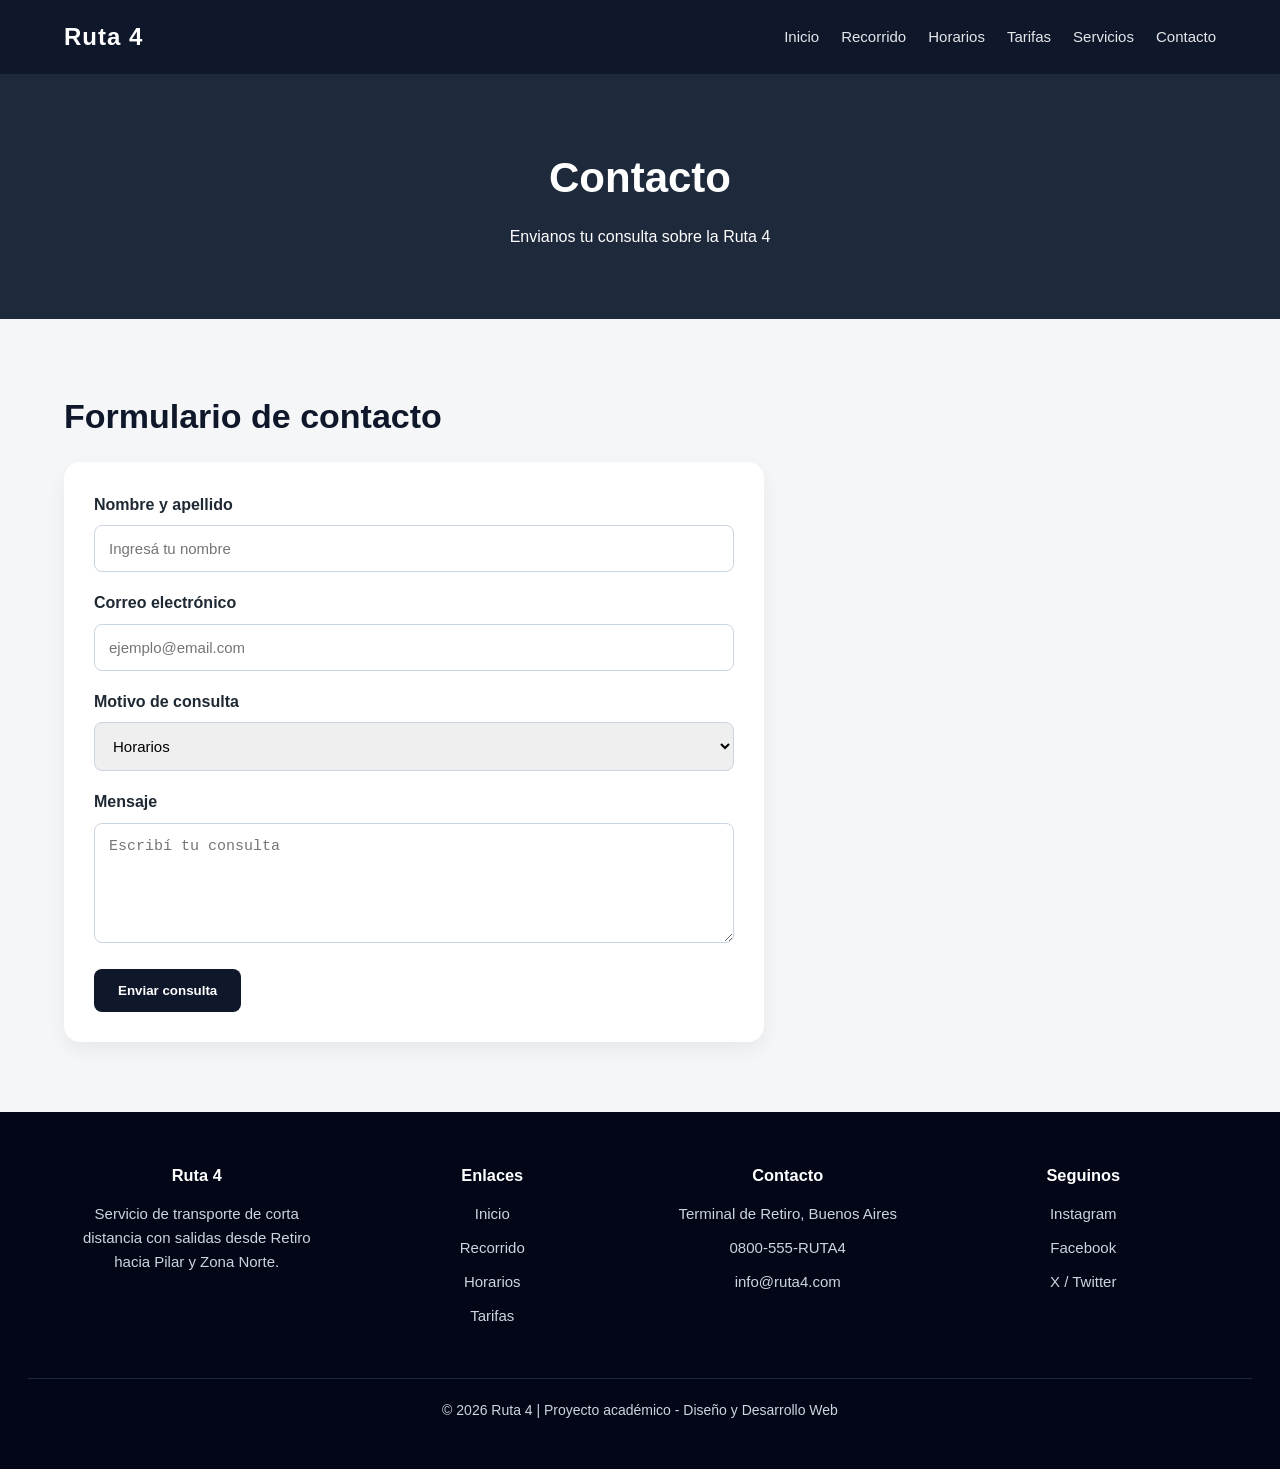
==== contacto.html @ 3f3ce4e4 "primera_versino" ====
<!DOCTYPE html>
<html lang="es">
<head>
    <meta charset="UTF-8">
    <title>Contacto | Ruta 4</title>
    <link rel="stylesheet" href="./styles/styles.css">
    <meta name="viewport" content="width=device-width, initial-scale=1.0">
</head>
<body>

<header>
    <nav class="navbar">
        <div class="logo">Ruta 4</div>
        <ul class="nav-links">
            <li><a href="index.html">Inicio</a></li>
            <li><a href="recorrido.html">Recorrido</a></li>
            <li><a href="horarios.html">Horarios</a></li>
            <li><a href="tarifas.html">Tarifas</a></li>
            <li><a href="servicios.html">Servicios</a></li>
            <li><a href="contacto.html">Contacto</a></li>
        </ul>
    </nav>
</header>

<section class="page-header">
    <h1>Contacto</h1>
    <p>Envianos tu consulta sobre la Ruta 4</p>
</section>

<main class="section">
    <h2>Formulario de contacto</h2>

    <form class="form">
        <label for="nombre">Nombre y apellido</label>
        <input type="text" id="nombre" name="nombre" placeholder="Ingresá tu nombre">

        <label for="email">Correo electrónico</label>
        <input type="email" id="email" name="email" placeholder="ejemplo@email.com">

        <label for="motivo">Motivo de consulta</label>
        <select id="motivo" name="motivo">
            <option>Horarios</option>
            <option>Tarifas</option>
            <option>Recorrido</option>
            <option>Reclamo</option>
            <option>Otro</option>
        </select>

        <label for="mensaje">Mensaje</label>
        <textarea id="mensaje" name="mensaje" placeholder="Escribí tu consulta"></textarea>

        <button type="submit">Enviar consulta</button>
    </form>
</main>

<footer class="footer">
    <div class="footer-container">

        <div class="footer-section">
            <h3>Ruta 4</h3>
            <p>
                Servicio de transporte de corta distancia
                con salidas desde Retiro hacia Pilar y Zona Norte.
            </p>
        </div>

        <div class="footer-section">
            <h3>Enlaces</h3>
            <a href="index.html">Inicio</a>
            <a href="recorrido.html">Recorrido</a>
            <a href="horarios.html">Horarios</a>
            <a href="tarifas.html">Tarifas</a>
        </div>

        <div class="footer-section">
            <h3>Contacto</h3>
            <p>Terminal de Retiro, Buenos Aires</p>
            <p>0800-555-RUTA4</p>
            <a href="mailto:info@ruta4.com">info@ruta4.com</a>
        </div>

        <div class="footer-section">
            <h3>Seguinos</h3>
            <p>Instagram</p>
            <p>Facebook</p>
            <p>X / Twitter</p>
        </div>

    </div>

    <div class="footer-bottom">
        <p>© 2026 Ruta 4 | Proyecto académico - Diseño y Desarrollo Web</p>
    </div>
</footer>

</body>
</html>
---- styles/styles.css ----
* {
    margin: 0;
    padding: 0;
    box-sizing: border-box;
}

body {
    font-family: Arial, Helvetica, sans-serif;
    background-color: #f4f6f8;
    color: #1f2933;
    line-height: 1.6;
}

header {
    background-color: #0f172a;
    position: sticky;
    top: 0;
    z-index: 10;
}

.navbar {
    max-width: 1200px;
    margin: auto;
    padding: 18px 24px;
    display: flex;
    justify-content: space-between;
    align-items: center;
}

.logo {
    color: white;
    font-size: 24px;
    font-weight: bold;
    letter-spacing: 1px;
}

.nav-links {
    list-style: none;
    display: flex;
    gap: 22px;
}

.nav-links a {
    color: #e5e7eb;
    text-decoration: none;
    font-size: 15px;
    transition: color 0.3s;
}

.nav-links a:hover {
    color: #38bdf8;
}

.hero {
    min-height: 75vh;
    background: linear-gradient(rgba(15, 23, 42, 0.75), rgba(15, 23, 42, 0.75)),
                url("https://images.unsplash.com/photo-1544620347-c4fd4a3d5957?auto=format&fit=crop&w=1600&q=80");
    background-size: cover;
    background-position: center;
    display: flex;
    align-items: center;
    padding: 60px 24px;
}

.hero-text {
    max-width: 900px;
    margin: auto;
    color: white;
}

.badge {
    background-color: #38bdf8;
    color: #0f172a;
    padding: 8px 14px;
    border-radius: 20px;
    font-weight: bold;
    display: inline-block;
    margin-bottom: 20px;
}

.hero h1 {
    font-size: 54px;
    margin-bottom: 20px;
}

.hero p {
    font-size: 20px;
    max-width: 650px;
    margin-bottom: 30px;
}

.btn {
    background-color: #38bdf8;
    color: #0f172a;
    padding: 14px 24px;
    border-radius: 8px;
    text-decoration: none;
    font-weight: bold;
    display: inline-block;
}

.btn:hover {
    background-color: #0ea5e9;
}

.section {
    max-width: 1200px;
    margin: auto;
    padding: 70px 24px;
}

.section h2 {
    font-size: 34px;
    margin-bottom: 18px;
    color: #0f172a;
}

.section > p {
    max-width: 800px;
    margin-bottom: 35px;
    font-size: 18px;
}

.cards {
    display: flex;
    gap: 24px;
    flex-wrap: wrap;
}

.card {
    background-color: white;
    padding: 28px;
    border-radius: 16px;
    box-shadow: 0 8px 20px rgba(0, 0, 0, 0.08);
    flex: 1;
    min-width: 250px;
}

.card h3 {
    color: #0f172a;
    margin-bottom: 12px;
}

.banner {
    background-color: #0f172a;
    color: white;
    text-align: center;
    padding: 60px 24px;
}

.banner h2 {
    font-size: 32px;
    margin-bottom: 12px;
}

footer {
    background-color: #020617;
    color: #cbd5e1;
    text-align: center;
    padding: 28px;
    font-size: 14px;
}

/* Páginas internas */

.page-header {
    background-color: #1e293b;
    color: white;
    text-align: center;
    padding: 70px 24px;
}

.page-header h1 {
    font-size: 42px;
    margin-bottom: 12px;
}

.info-grid {
    display: grid;
    grid-template-columns: repeat(2, 1fr);
    gap: 24px;
}

.info-box {
    background-color: white;
    padding: 26px;
    border-radius: 16px;
    border-left: 6px solid #38bdf8;
    box-shadow: 0 8px 20px rgba(0, 0, 0, 0.06);
}

.info-box h3 {
    margin-bottom: 10px;
    color: #0f172a;
}

.table {
    width: 100%;
    border-collapse: collapse;
    background-color: white;
    border-radius: 16px;
    overflow: hidden;
    box-shadow: 0 8px 20px rgba(0, 0, 0, 0.06);
}

.table th,
.table td {
    padding: 18px;
    text-align: left;
    border-bottom: 1px solid #e5e7eb;
}

.table th {
    background-color: #0f172a;
    color: white;
}

.table tr:hover {
    background-color: #f1f5f9;
}

.form {
    background-color: white;
    padding: 30px;
    border-radius: 16px;
    box-shadow: 0 8px 20px rgba(0, 0, 0, 0.06);
    max-width: 700px;
}

.form label {
    display: block;
    margin-bottom: 8px;
    font-weight: bold;
}

.form input,
.form select,
.form textarea {
    width: 100%;
    padding: 14px;
    margin-bottom: 18px;
    border: 1px solid #cbd5e1;
    border-radius: 8px;
    font-size: 15px;
}

.form textarea {
    resize: vertical;
    min-height: 120px;
}

.form button {
    background-color: #0f172a;
    color: white;
    padding: 14px 24px;
    border: none;
    border-radius: 8px;
    font-weight: bold;
    cursor: pointer;
}

.form button:hover {
    background-color: #1e293b;
}

.compra-pasaje {
    padding-top: 50px;
}

.compra-contenedor {
    background-color: white;
    border-radius: 22px;
    padding: 35px;
    box-shadow: 0 12px 30px rgba(0, 0, 0, 0.08);
    display: grid;
    grid-template-columns: 1fr 1.4fr;
    gap: 35px;
    align-items: center;
}

.compra-texto h2 {
    font-size: 32px;
    margin-bottom: 12px;
    color: #0f172a;
}

.compra-texto p {
    font-size: 17px;
    color: #475569;
}

.form-compra {
    display: grid;
    grid-template-columns: repeat(2, 1fr);
    gap: 18px;
}

.campo label {
    display: block;
    font-weight: bold;
    margin-bottom: 8px;
    color: #0f172a;
}

.campo input,
.campo select {
    width: 100%;
    padding: 14px;
    border: 1px solid #cbd5e1;
    border-radius: 10px;
    font-size: 15px;
}

.form-compra button {
    grid-column: span 2;
    background-color: #0f172a;
    color: white;
    border: none;
    padding: 15px;
    border-radius: 10px;
    font-size: 16px;
    font-weight: bold;
    cursor: pointer;
}

.form-compra button:hover {
    background-color: #1e293b;
}

.estado-servicio {
    background-color: white;
    padding: 30px;
    border-radius: 18px;
    box-shadow: 0 8px 20px rgba(0,0,0,0.08);
    font-size: 18px;
}

.punto-verde {
    width: 12px;
    height: 12px;
    background-color: #22c55e;
    border-radius: 50%;
    display: inline-block;
    margin-right: 8px;
}

.card1{
    gap: 40px;
    background-color: #38bdf8;
}
.mapa-section {
    margin-top: 60px;
}

.mapa-section p {
    margin-bottom: 25px;
    font-size: 18px;
}

.mapa-contenedor {
    width: 100%;
    height: 420px;
    border-radius: 18px;
    overflow: hidden;
    box-shadow: 0 8px 20px rgba(0,0,0,0.08);
}

.mapa-contenedor iframe {
    width: 100%;
    height: 100%;
    border: 0;
}

@media (max-width: 768px) {
    .navbar {
        flex-direction: column;
        gap: 15px;
    }

    .nav-links {
        flex-wrap: wrap;
        justify-content: center;
    }

    .hero h1 {
        font-size: 38px;
    }

    .info-grid {
        grid-template-columns: 1fr;
    }
}


.footer {
    background-color: #020617;
    color: #cbd5e1;
    padding-top: 50px;
}

.footer-container {
    max-width: 1200px;
    margin: auto;
    padding: 0 24px 40px;
    display: grid;
    grid-template-columns: repeat(auto-fit, minmax(220px, 1fr));
    gap: 30px;
}

.footer-section h3 {
    color: white;
    margin-bottom: 14px;
}

.footer-section p,
.footer-section a {
    color: #cbd5e1;
    text-decoration: none;
    display: block;
    margin-bottom: 10px;
    font-size: 15px;
}

.footer-section a:hover {
    color: #38bdf8;
}

.footer-bottom {
    border-top: 1px solid #1e293b;
    text-align: center;
    padding: 20px;
    font-size: 14px;
}

/* RESPONSIVE FINAL */

@media (max-width: 900px) {
    .compra-contenedor {
        grid-template-columns: 1fr;
    }

    .form-compra {
        grid-template-columns: 1fr;
    }

    .form-compra button {
        grid-column: span 1;
    }

    .footer-container {
        grid-template-columns: 1fr 1fr;
    }
}

@media (max-width: 600px) {
    .section {
        padding: 45px 18px;
    }

    .hero {
        min-height: 65vh;
        padding: 45px 18px;
    }

    .hero h1 {
        font-size: 32px;
    }

    .hero p {
        font-size: 16px;
    }

    .page-header {
        padding: 50px 18px;
    }

    .page-header h1 {
        font-size: 32px;
    }

    .section h2 {
        font-size: 28px;
    }

    .cards {
        flex-direction: column;
    }

    .card {
        min-width: 100%;
    }

    .info-grid {
        grid-template-columns: 1fr;
    }

    .table {
        display: block;
        overflow-x: auto;
        white-space: nowrap;
    }

    .footer-container {
        grid-template-columns: 1fr;
        text-align: center;
    }

    .mapa-contenedor {
        height: 300px;
    }
}

@media (max-width: 350px) {
    .navbar {
        padding: 14px 12px;
    }

    .logo {
        font-size: 20px;
    }

    .nav-links {
        gap: 10px;
    }

    .nav-links a {
        font-size: 13px;
    }

    .hero h1 {
        font-size: 28px;
    }

    .badge {
        font-size: 13px;
        padding: 6px 10px;
    }

    .compra-contenedor {
        padding: 22px;
    }

    .form input,
    .form select,
    .form textarea,
    .campo input,
    .campo select {
        font-size: 14px;
        padding: 12px;
    }

    .btn {
        padding: 12px 18px;
        font-size: 14px;
    }
}
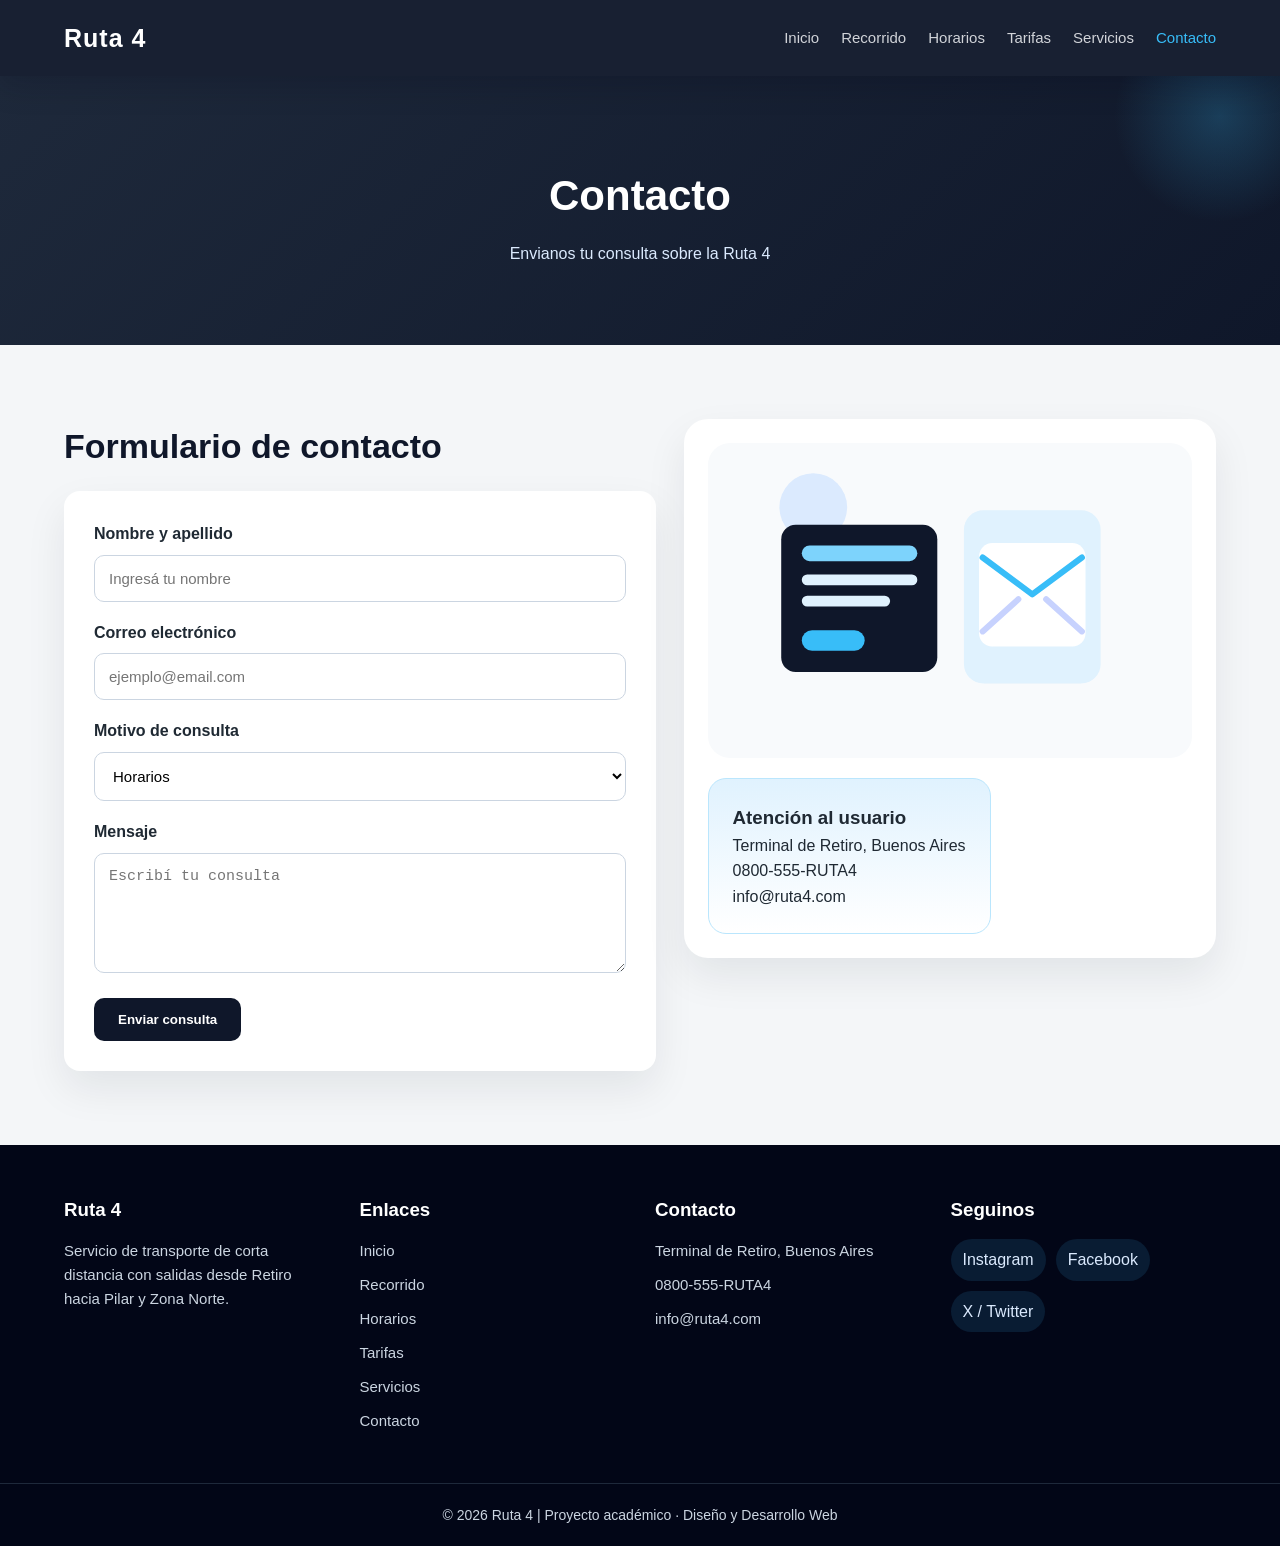
==== commit 0a46bfdd: "Terc_version" ====
--- a/contacto.html
+++ b/contacto.html
@@ -11,13 +11,14 @@
 <header>
     <nav class="navbar">
         <div class="logo">Ruta 4</div>
-        <ul class="nav-links">
+        <button class="menu-toggle" aria-label="Abrir menú" aria-expanded="false" aria-controls="menu-contacto"><span></span></button>
+        <ul class="nav-links" id="menu-contacto">
             <li><a href="index.html">Inicio</a></li>
             <li><a href="recorrido.html">Recorrido</a></li>
             <li><a href="horarios.html">Horarios</a></li>
             <li><a href="tarifas.html">Tarifas</a></li>
             <li><a href="servicios.html">Servicios</a></li>
-            <li><a href="contacto.html">Contacto</a></li>
+            <li><a href="contacto.html" class="activo">Contacto</a></li>
         </ul>
     </nav>
 </header>
@@ -28,29 +29,45 @@
 </section>
 
 <main class="section">
-    <h2>Formulario de contacto</h2>
+    <div class="contact-layout">
+        <div>
+            <h2>Formulario de contacto</h2>
 
-    <form class="form">
-        <label for="nombre">Nombre y apellido</label>
-        <input type="text" id="nombre" name="nombre" placeholder="Ingresá tu nombre">
+            <form class="form">
+                <label for="nombre">Nombre y apellido</label>
+                <input type="text" id="nombre" name="nombre" placeholder="Ingresá tu nombre">
 
-        <label for="email">Correo electrónico</label>
-        <input type="email" id="email" name="email" placeholder="ejemplo@email.com">
+                <label for="email">Correo electrónico</label>
+                <input type="email" id="email" name="email" placeholder="ejemplo@email.com">
 
-        <label for="motivo">Motivo de consulta</label>
-        <select id="motivo" name="motivo">
-            <option>Horarios</option>
-            <option>Tarifas</option>
-            <option>Recorrido</option>
-            <option>Reclamo</option>
-            <option>Otro</option>
-        </select>
+                <label for="motivo">Motivo de consulta</label>
+                <select id="motivo" name="motivo">
+                    <option>Horarios</option>
+                    <option>Tarifas</option>
+                    <option>Recorrido</option>
+                    <option>Accesibilidad</option>
+                    <option>Reclamo</option>
+                    <option>Otro</option>
+                </select>
 
-        <label for="mensaje">Mensaje</label>
-        <textarea id="mensaje" name="mensaje" placeholder="Escribí tu consulta"></textarea>
+                <label for="mensaje">Mensaje</label>
+                <textarea id="mensaje" name="mensaje" placeholder="Escribí tu consulta"></textarea>
 
-        <button type="submit">Enviar consulta</button>
-    </form>
+                <button type="submit">Enviar consulta</button>
+            </form>
+        </div>
+        <div class="visual-panel">
+            <img src="assets/contact.svg" alt="Ilustración sobre contacto y asistencia al usuario">
+            <div class="cta-inline" style="margin-top:20px;">
+                <div class="note-box">
+                    <h3>Atención al usuario</h3>
+                    <p>Terminal de Retiro, Buenos Aires</p>
+                    <p>0800-555-RUTA4</p>
+                    <p>info@ruta4.com</p>
+                </div>
+            </div>
+        </div>
+    </div>
 </main>
 
 <footer class="footer">
@@ -59,8 +76,8 @@
         <div class="footer-section">
             <h3>Ruta 4</h3>
             <p>
-                Servicio de transporte de corta distancia
-                con salidas desde Retiro hacia Pilar y Zona Norte.
+                Servicio de transporte de corta distancia con salidas desde Retiro
+                hacia Pilar y Zona Norte.
             </p>
         </div>
 
@@ -70,6 +87,8 @@
             <a href="recorrido.html">Recorrido</a>
             <a href="horarios.html">Horarios</a>
             <a href="tarifas.html">Tarifas</a>
+            <a href="servicios.html">Servicios</a>
+            <a href="contacto.html">Contacto</a>
         </div>
 
         <div class="footer-section">
@@ -81,17 +100,20 @@
 
         <div class="footer-section">
             <h3>Seguinos</h3>
-            <p>Instagram</p>
-            <p>Facebook</p>
-            <p>X / Twitter</p>
+            <div class="social-pills">
+                <span>Instagram</span>
+                <span>Facebook</span>
+                <span>X / Twitter</span>
+            </div>
         </div>
 
     </div>
 
     <div class="footer-bottom">
-        <p>© 2026 Ruta 4 | Proyecto académico - Diseño y Desarrollo Web</p>
+        <p>© 2026 Ruta 4 | Proyecto académico · Diseño y Desarrollo Web</p>
     </div>
 </footer>
+<script src="script.js"></script>
 
 </body>
 </html>
--- a/styles/styles.css
+++ b/styles/styles.css
@@ -4,18 +4,49 @@
     box-sizing: border-box;
 }
 
+:root {
+    --bg: #f4f6f8;
+    --surface: #ffffff;
+    --surface-soft: #eef6ff;
+    --text: #1f2933;
+    --heading: #0f172a;
+    --muted: #475569;
+    --primary: #38bdf8;
+    --primary-dark: #0ea5e9;
+    --secondary: #0f172a;
+    --border: #d9e2ec;
+    --shadow: 0 18px 40px rgba(15, 23, 42, 0.08);
+    --radius: 18px;
+}
+
+html {
+    scroll-behavior: smooth;
+}
+
 body {
     font-family: Arial, Helvetica, sans-serif;
-    background-color: #f4f6f8;
-    color: #1f2933;
+    background: linear-gradient(180deg, #f8fbff 0%, var(--bg) 280px);
+    color: var(--text);
     line-height: 1.6;
 }
 
+a {
+    text-decoration: none;
+    color: inherit;
+}
+
+img {
+    max-width: 100%;
+    display: block;
+}
+
 header {
-    background-color: #0f172a;
+    background: rgba(15, 23, 42, 0.96);
     position: sticky;
     top: 0;
-    z-index: 10;
+    z-index: 50;
+    backdrop-filter: blur(10px);
+    box-shadow: 0 10px 30px rgba(2, 6, 23, 0.18);
 }
 
 .navbar {
@@ -25,11 +56,12 @@
     display: flex;
     justify-content: space-between;
     align-items: center;
+    gap: 24px;
 }
 
 .logo {
     color: white;
-    font-size: 24px;
+    font-size: 25px;
     font-weight: bold;
     letter-spacing: 1px;
 }
@@ -38,49 +70,98 @@
     list-style: none;
     display: flex;
     gap: 22px;
+    align-items: center;
 }
 
 .nav-links a {
     color: #e5e7eb;
     text-decoration: none;
     font-size: 15px;
-    transition: color 0.3s;
-}
-
-.nav-links a:hover {
-    color: #38bdf8;
-}
+    transition: color 0.3s, opacity 0.3s;
+    opacity: 0.9;
+}
+
+.nav-links a:hover,
+.nav-links a.activo {
+    color: var(--primary);
+    opacity: 1;
+}
+
+.menu-toggle {
+    display: none;
+    background: transparent;
+    border: 0;
+    width: 46px;
+    height: 46px;
+    border-radius: 12px;
+    cursor: pointer;
+    align-items: center;
+    justify-content: center;
+}
+
+.menu-toggle span,
+.menu-toggle::before,
+.menu-toggle::after {
+    content: '';
+    display: block;
+    width: 24px;
+    height: 3px;
+    background: #fff;
+    border-radius: 999px;
+    transition: 0.3s ease;
+    position: relative;
+}
+
+.menu-toggle::before { top: -7px; }
+.menu-toggle::after { top: 7px; }
+.menu-toggle.is-open span { background: transparent; }
+.menu-toggle.is-open::before { transform: translateY(10px) rotate(45deg); }
+.menu-toggle.is-open::after { transform: translateY(-10px) rotate(-45deg); }
 
 .hero {
-    min-height: 75vh;
-    background: linear-gradient(rgba(15, 23, 42, 0.75), rgba(15, 23, 42, 0.75)),
+    min-height: 78vh;
+    background: linear-gradient(rgba(15, 23, 42, 0.72), rgba(15, 23, 42, 0.75)),
                 url("https://images.unsplash.com/photo-1544620347-c4fd4a3d5957?auto=format&fit=crop&w=1600&q=80");
     background-size: cover;
     background-position: center;
     display: flex;
     align-items: center;
-    padding: 60px 24px;
+    padding: 70px 24px;
+    position: relative;
+    overflow: hidden;
+}
+
+.hero::after {
+    content: '';
+    position: absolute;
+    inset: auto -80px -120px auto;
+    width: 280px;
+    height: 280px;
+    background: radial-gradient(circle, rgba(56,189,248,0.38) 0%, rgba(56,189,248,0) 70%);
 }
 
 .hero-text {
     max-width: 900px;
     margin: auto;
     color: white;
+    position: relative;
+    z-index: 1;
 }
 
 .badge {
-    background-color: #38bdf8;
-    color: #0f172a;
+    background-color: var(--primary);
+    color: var(--secondary);
     padding: 8px 14px;
-    border-radius: 20px;
+    border-radius: 999px;
     font-weight: bold;
     display: inline-block;
     margin-bottom: 20px;
 }
 
 .hero h1 {
-    font-size: 54px;
+    font-size: clamp(40px, 6vw, 58px);
     margin-bottom: 20px;
+    line-height: 1.05;
 }
 
 .hero p {
@@ -89,36 +170,68 @@
     margin-bottom: 30px;
 }
 
-.btn {
-    background-color: #38bdf8;
-    color: #0f172a;
+.hero-highlights {
+    display: flex;
+    gap: 14px;
+    flex-wrap: wrap;
+    margin-top: 14px;
+}
+
+.hero-highlights span {
+    padding: 10px 14px;
+    border-radius: 999px;
+    background: rgba(255,255,255,0.16);
+    border: 1px solid rgba(255,255,255,0.14);
+    font-size: 14px;
+}
+
+.btn,
+.btn-alt {
     padding: 14px 24px;
-    border-radius: 8px;
+    border-radius: 10px;
     text-decoration: none;
     font-weight: bold;
     display: inline-block;
+    transition: transform 0.3s, background-color 0.3s;
+}
+
+.btn {
+    background-color: var(--primary);
+    color: var(--secondary);
+}
+
+.btn:hover, .btn-alt:hover, button:hover {
+    transform: translateY(-2px);
 }
 
 .btn:hover {
-    background-color: #0ea5e9;
+    background-color: var(--primary-dark);
+}
+
+.btn-alt {
+    background: rgba(255,255,255,0.14);
+    color: white;
+    border: 1px solid rgba(255,255,255,0.28);
+    margin-left: 12px;
 }
 
 .section {
     max-width: 1200px;
     margin: auto;
-    padding: 70px 24px;
+    padding: 74px 24px;
 }
 
 .section h2 {
     font-size: 34px;
     margin-bottom: 18px;
-    color: #0f172a;
+    color: var(--heading);
 }
 
 .section > p {
     max-width: 800px;
     margin-bottom: 35px;
     font-size: 18px;
+    color: var(--muted);
 }
 
 .cards {
@@ -128,51 +241,88 @@
 }
 
 .card {
-    background-color: white;
+    background-color: var(--surface);
     padding: 28px;
-    border-radius: 16px;
-    box-shadow: 0 8px 20px rgba(0, 0, 0, 0.08);
+    border-radius: var(--radius);
+    box-shadow: var(--shadow);
     flex: 1;
     min-width: 250px;
+    border: 1px solid rgba(203, 213, 225, 0.4);
+    transition: transform 0.25s ease, box-shadow 0.25s ease;
+}
+
+.card:hover, .info-box:hover, .gallery-card:hover, .accesibilidad-card:hover {
+    transform: translateY(-5px);
+    box-shadow: 0 22px 46px rgba(15, 23, 42, 0.12);
 }
 
 .card h3 {
-    color: #0f172a;
+    color: var(--heading);
     margin-bottom: 12px;
 }
 
+.card p {
+    color: var(--muted);
+}
+
+.card1 {
+    background: linear-gradient(180deg, #dff4ff 0%, #ffffff 100%);
+}
+
 .banner {
-    background-color: #0f172a;
+    background: linear-gradient(135deg, #0f172a 0%, #1d4ed8 100%);
     color: white;
     text-align: center;
-    padding: 60px 24px;
+    padding: 74px 24px;
+    position: relative;
+    overflow: hidden;
+}
+
+.banner::before {
+    content: '';
+    position: absolute;
+    width: 240px;
+    height: 240px;
+    border-radius: 50%;
+    background: rgba(255,255,255,0.08);
+    top: -80px;
+    left: -40px;
 }
 
 .banner h2 {
-    font-size: 32px;
+    font-size: 34px;
     margin-bottom: 12px;
-}
-
-footer {
-    background-color: #020617;
-    color: #cbd5e1;
+    position: relative;
+}
+
+.page-header {
+    background: linear-gradient(135deg, #1e293b 0%, #0f172a 100%);
+    color: white;
     text-align: center;
-    padding: 28px;
-    font-size: 14px;
-}
-
-/* Páginas internas */
-
-.page-header {
-    background-color: #1e293b;
-    color: white;
-    text-align: center;
-    padding: 70px 24px;
+    padding: 86px 24px 78px;
+    position: relative;
+    overflow: hidden;
+}
+
+.page-header::after {
+    content: '';
+    position: absolute;
+    width: 220px;
+    height: 220px;
+    right: -50px;
+    top: -70px;
+    background: radial-gradient(circle, rgba(56,189,248,0.22) 0%, rgba(56,189,248,0) 68%);
 }
 
 .page-header h1 {
     font-size: 42px;
     margin-bottom: 12px;
+    position: relative;
+}
+
+.page-header p {
+    position: relative;
+    color: #dbeafe;
 }
 
 .info-grid {
@@ -182,25 +332,26 @@
 }
 
 .info-box {
-    background-color: white;
+    background-color: var(--surface);
     padding: 26px;
     border-radius: 16px;
-    border-left: 6px solid #38bdf8;
-    box-shadow: 0 8px 20px rgba(0, 0, 0, 0.06);
+    border-left: 6px solid var(--primary);
+    box-shadow: var(--shadow);
+    transition: transform 0.25s ease, box-shadow 0.25s ease;
 }
 
 .info-box h3 {
     margin-bottom: 10px;
-    color: #0f172a;
+    color: var(--heading);
 }
 
 .table {
     width: 100%;
     border-collapse: collapse;
-    background-color: white;
+    background-color: var(--surface);
     border-radius: 16px;
     overflow: hidden;
-    box-shadow: 0 8px 20px rgba(0, 0, 0, 0.06);
+    box-shadow: var(--shadow);
 }
 
 .table th,
@@ -211,7 +362,7 @@
 }
 
 .table th {
-    background-color: #0f172a;
+    background-color: var(--secondary);
     color: white;
 }
 
@@ -220,10 +371,10 @@
 }
 
 .form {
-    background-color: white;
+    background-color: var(--surface);
     padding: 30px;
     border-radius: 16px;
-    box-shadow: 0 8px 20px rgba(0, 0, 0, 0.06);
+    box-shadow: var(--shadow);
     max-width: 700px;
 }
 
@@ -235,73 +386,7 @@
 
 .form input,
 .form select,
-.form textarea {
-    width: 100%;
-    padding: 14px;
-    margin-bottom: 18px;
-    border: 1px solid #cbd5e1;
-    border-radius: 8px;
-    font-size: 15px;
-}
-
-.form textarea {
-    resize: vertical;
-    min-height: 120px;
-}
-
-.form button {
-    background-color: #0f172a;
-    color: white;
-    padding: 14px 24px;
-    border: none;
-    border-radius: 8px;
-    font-weight: bold;
-    cursor: pointer;
-}
-
-.form button:hover {
-    background-color: #1e293b;
-}
-
-.compra-pasaje {
-    padding-top: 50px;
-}
-
-.compra-contenedor {
-    background-color: white;
-    border-radius: 22px;
-    padding: 35px;
-    box-shadow: 0 12px 30px rgba(0, 0, 0, 0.08);
-    display: grid;
-    grid-template-columns: 1fr 1.4fr;
-    gap: 35px;
-    align-items: center;
-}
-
-.compra-texto h2 {
-    font-size: 32px;
-    margin-bottom: 12px;
-    color: #0f172a;
-}
-
-.compra-texto p {
-    font-size: 17px;
-    color: #475569;
-}
-
-.form-compra {
-    display: grid;
-    grid-template-columns: repeat(2, 1fr);
-    gap: 18px;
-}
-
-.campo label {
-    display: block;
-    font-weight: bold;
-    margin-bottom: 8px;
-    color: #0f172a;
-}
-
+.form textarea,
 .campo input,
 .campo select {
     width: 100%;
@@ -309,30 +394,89 @@
     border: 1px solid #cbd5e1;
     border-radius: 10px;
     font-size: 15px;
+    background: white;
+}
+
+.form input,
+.form select,
+.form textarea {
+    margin-bottom: 18px;
+}
+
+.form textarea {
+    resize: vertical;
+    min-height: 120px;
+}
+
+.form button,
+.form-compra button {
+    background-color: var(--secondary);
+    color: white;
+    padding: 14px 24px;
+    border: none;
+    border-radius: 10px;
+    font-weight: bold;
+    cursor: pointer;
+    transition: background-color 0.3s, transform 0.3s;
+}
+
+.form button:hover,
+.form-compra button:hover {
+    background-color: #1e293b;
+}
+
+.compra-pasaje {
+    padding-top: 50px;
+}
+
+.compra-contenedor {
+    background: linear-gradient(180deg, #ffffff 0%, #f7fbff 100%);
+    border-radius: 24px;
+    padding: 35px;
+    box-shadow: var(--shadow);
+    display: grid;
+    grid-template-columns: 1fr 1.4fr;
+    gap: 35px;
+    align-items: center;
+}
+
+.compra-texto h2 {
+    font-size: 32px;
+    margin-bottom: 12px;
+    color: var(--heading);
+}
+
+.compra-texto p {
+    font-size: 17px;
+    color: var(--muted);
+}
+
+.form-compra {
+    display: grid;
+    grid-template-columns: repeat(2, 1fr);
+    gap: 18px;
+}
+
+.campo label {
+    display: block;
+    font-weight: bold;
+    margin-bottom: 8px;
+    color: var(--heading);
 }
 
 .form-compra button {
     grid-column: span 2;
-    background-color: #0f172a;
-    color: white;
-    border: none;
     padding: 15px;
-    border-radius: 10px;
     font-size: 16px;
-    font-weight: bold;
-    cursor: pointer;
-}
-
-.form-compra button:hover {
-    background-color: #1e293b;
 }
 
 .estado-servicio {
-    background-color: white;
+    background-color: var(--surface);
     padding: 30px;
     border-radius: 18px;
-    box-shadow: 0 8px 20px rgba(0,0,0,0.08);
+    box-shadow: var(--shadow);
     font-size: 18px;
+    border-left: 6px solid #22c55e;
 }
 
 .punto-verde {
@@ -344,10 +488,6 @@
     margin-right: 8px;
 }
 
-.card1{
-    gap: 40px;
-    background-color: #38bdf8;
-}
 .mapa-section {
     margin-top: 60px;
 }
@@ -362,7 +502,7 @@
     height: 420px;
     border-radius: 18px;
     overflow: hidden;
-    box-shadow: 0 8px 20px rgba(0,0,0,0.08);
+    box-shadow: var(--shadow);
 }
 
 .mapa-contenedor iframe {
@@ -370,27 +510,6 @@
     height: 100%;
     border: 0;
 }
-
-@media (max-width: 768px) {
-    .navbar {
-        flex-direction: column;
-        gap: 15px;
-    }
-
-    .nav-links {
-        flex-wrap: wrap;
-        justify-content: center;
-    }
-
-    .hero h1 {
-        font-size: 38px;
-    }
-
-    .info-grid {
-        grid-template-columns: 1fr;
-    }
-}
-
 
 .footer {
     background-color: #020617;
@@ -422,7 +541,7 @@
 }
 
 .footer-section a:hover {
-    color: #38bdf8;
+    color: var(--primary);
 }
 
 .footer-bottom {
@@ -432,23 +551,235 @@
     font-size: 14px;
 }
 
-/* RESPONSIVE FINAL */
-
-@media (max-width: 900px) {
-    .compra-contenedor {
+/* NUEVAS SECCIONES VISUALES */
+.route-preview,
+.visual-split,
+.contact-layout,
+.gallery-section,
+.summary-strip,
+.stats-grid {
+    display: grid;
+    gap: 28px;
+}
+
+.route-preview {
+    grid-template-columns: 1.1fr 0.9fr;
+    align-items: center;
+}
+
+.visual-split {
+    grid-template-columns: 0.95fr 1.05fr;
+    align-items: center;
+}
+
+.contact-layout {
+    grid-template-columns: 1fr 0.9fr;
+    align-items: start;
+}
+
+.visual-card, .visual-panel {
+    background: var(--surface);
+    border-radius: 24px;
+    padding: 24px;
+    box-shadow: var(--shadow);
+}
+
+.visual-card img, .visual-panel img {
+    border-radius: 18px;
+}
+
+.summary-strip {
+    grid-template-columns: repeat(3, 1fr);
+}
+
+.mini-stat {
+    background: linear-gradient(180deg, #ffffff 0%, #f0f9ff 100%);
+    border: 1px solid #dbeafe;
+    border-radius: 18px;
+    padding: 22px;
+    box-shadow: var(--shadow);
+}
+
+.mini-stat strong {
+    display: block;
+    color: var(--heading);
+    font-size: 28px;
+    margin-bottom: 6px;
+}
+
+.gallery-grid {
+    display: grid;
+    grid-template-columns: repeat(3, 1fr);
+    gap: 22px;
+}
+
+.gallery-card {
+    background: var(--surface);
+    border-radius: 18px;
+    overflow: hidden;
+    box-shadow: var(--shadow);
+    transition: transform 0.25s ease, box-shadow 0.25s ease;
+}
+
+.gallery-card img {
+    width: 100%;
+    height: 220px;
+    object-fit: cover;
+    background: #e2e8f0;
+}
+
+.gallery-card .gallery-body {
+    padding: 18px;
+}
+
+.gallery-card h3 {
+    color: var(--heading);
+    margin-bottom: 8px;
+}
+
+.cta-inline {
+    display: flex;
+    align-items: center;
+    gap: 14px;
+    flex-wrap: wrap;
+    margin-top: 16px;
+}
+
+.note-box {
+    background: linear-gradient(180deg, #e0f2fe 0%, #ffffff 100%);
+    border: 1px solid #bae6fd;
+    border-radius: 18px;
+    padding: 24px;
+}
+
+.accesibilidad-dedicada {
+    margin-top: 70px;
+}
+
+.accesibilidad-grid {
+    display: grid;
+    grid-template-columns: repeat(3, 1fr);
+    gap: 20px;
+    margin-top: 26px;
+}
+
+.accesibilidad-card {
+    background: var(--surface);
+    border-radius: 18px;
+    padding: 24px;
+    box-shadow: var(--shadow);
+    border-top: 4px solid var(--primary);
+    transition: transform 0.25s ease, box-shadow 0.25s ease;
+}
+
+.nota-accesibilidad {
+    margin-top: 38px;
+    background: linear-gradient(135deg, #0f172a 0%, #1e40af 100%);
+    color: white;
+    border-radius: 24px;
+    padding: 34px;
+}
+
+.nota-accesibilidad h2, .nota-accesibilidad p {
+    color: white;
+}
+
+.lista-bullets {
+    list-style: none;
+    display: grid;
+    gap: 12px;
+    margin-top: 16px;
+}
+
+.lista-bullets li::before {
+    content: '•';
+    color: var(--primary);
+    font-weight: bold;
+    margin-right: 10px;
+}
+
+.social-pills {
+    display: flex;
+    flex-wrap: wrap;
+    gap: 10px;
+}
+
+.social-pills span {
+    display: inline-block;
+    border-radius: 999px;
+    padding: 8px 12px;
+    background: rgba(56,189,248,0.12);
+    color: #dbeafe;
+}
+
+@media (max-width: 992px) {
+    .compra-contenedor,
+    .route-preview,
+    .visual-split,
+    .contact-layout,
+    .summary-strip,
+    .accesibilidad-grid {
         grid-template-columns: 1fr;
     }
 
-    .form-compra {
+    .gallery-grid {
+        grid-template-columns: repeat(2, 1fr);
+    }
+}
+
+@media (max-width: 768px) {
+    .menu-toggle {
+        display: inline-flex;
+    }
+
+    .navbar {
+        flex-wrap: wrap;
+    }
+
+    .nav-links {
+        width: 100%;
+        display: none;
+        flex-direction: column;
+        align-items: stretch;
+        background: #0b1220;
+        padding: 14px;
+        border-radius: 16px;
+        gap: 0;
+        box-shadow: 0 16px 28px rgba(0,0,0,0.24);
+    }
+
+    .nav-links.open {
+        display: flex;
+    }
+
+    .nav-links li {
+        width: 100%;
+    }
+
+    .nav-links a {
+        display: block;
+        padding: 14px 12px;
+        border-bottom: 1px solid rgba(255,255,255,0.08);
+        color: white;
+        border-radius: 10px;
+    }
+
+    .nav-links li:last-child a {
+        border-bottom: 0;
+    }
+
+    .nav-links a:hover,
+    .nav-links a.activo {
+        background: rgba(56,189,248,0.14);
+        color: #7dd3fc;
+    }
+
+    .hero h1 {
+        font-size: 38px;
+    }
+
+    .info-grid {
         grid-template-columns: 1fr;
-    }
-
-    .form-compra button {
-        grid-column: span 1;
-    }
-
-    .footer-container {
-        grid-template-columns: 1fr 1fr;
     }
 }
 
@@ -458,8 +789,8 @@
     }
 
     .hero {
-        min-height: 65vh;
-        padding: 45px 18px;
+        min-height: 70vh;
+        padding: 52px 18px;
     }
 
     .hero h1 {
@@ -470,8 +801,13 @@
         font-size: 16px;
     }
 
+    .btn-alt {
+        margin-left: 0;
+        margin-top: 12px;
+    }
+
     .page-header {
-        padding: 50px 18px;
+        padding: 56px 18px;
     }
 
     .page-header h1 {
@@ -482,16 +818,13 @@
         font-size: 28px;
     }
 
-    .cards {
+    .cards, .gallery-grid {
+        grid-template-columns: 1fr;
         flex-direction: column;
     }
 
     .card {
         min-width: 100%;
-    }
-
-    .info-grid {
-        grid-template-columns: 1fr;
     }
 
     .table {
@@ -517,14 +850,6 @@
 
     .logo {
         font-size: 20px;
-    }
-
-    .nav-links {
-        gap: 10px;
-    }
-
-    .nav-links a {
-        font-size: 13px;
     }
 
     .hero h1 {
@@ -549,8 +874,8 @@
         padding: 12px;
     }
 
-    .btn {
+    .btn, .btn-alt {
         padding: 12px 18px;
         font-size: 14px;
     }
-}+}
